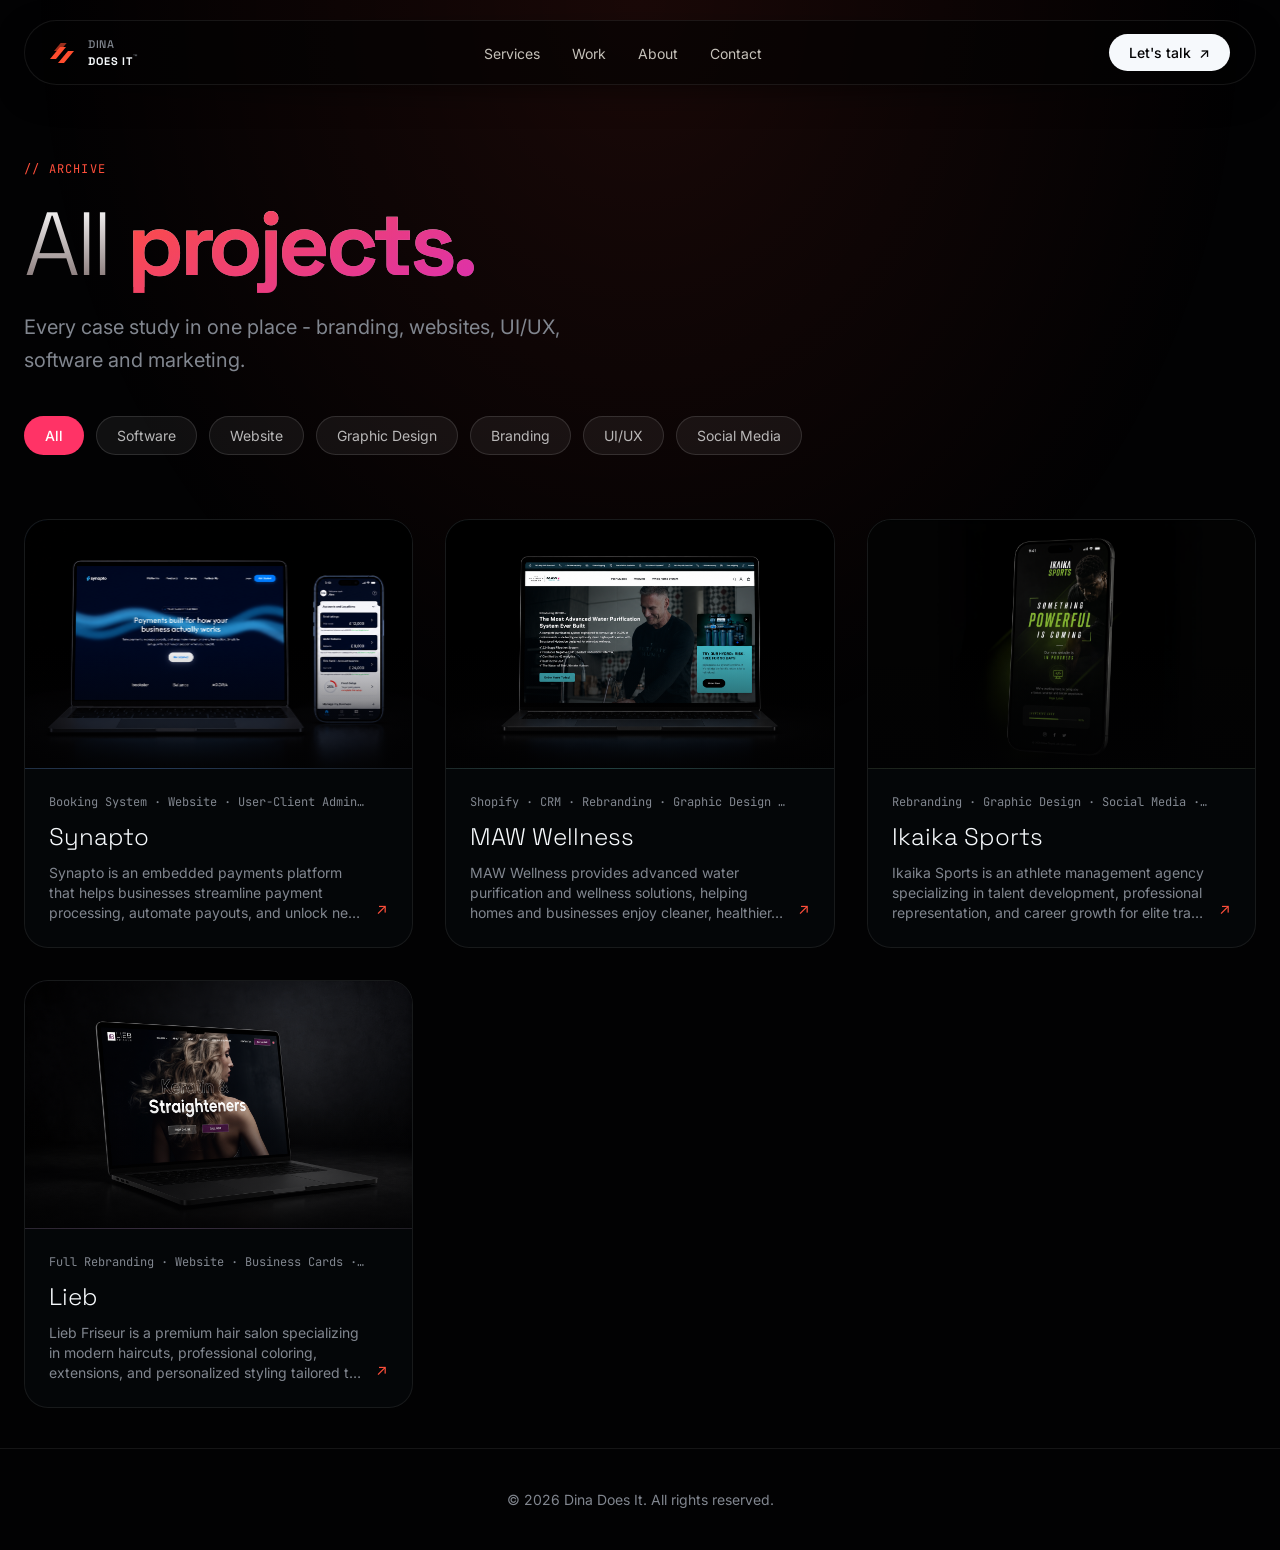
==== index.html @ b099c9cd "Initial commit" ====
<!DOCTYPE html>
<html lang="en">
<head>
<meta charset="UTF-8">
<meta name="viewport" content="width=device-width, initial-scale=1.0">
<title>All Projects — Dina Does It</title>
<link rel="preconnect" href="https://fonts.googleapis.com">
<link rel="preconnect" href="https://fonts.gstatic.com" crossorigin>
<link href="https://fonts.googleapis.com/css2?family=Space+Grotesk:wght@300;400;500;700&family=JetBrains+Mono:wght@400;500&family=Inter:wght@400;500&display=swap" rel="stylesheet">
<link rel="stylesheet" href="style.css">
</head>
<body>

  <div class="cursor-glow" id="cursorGlow" aria-hidden="true"></div>

  <!-- ===== HEADER ===== -->
  <header class="site-header">
    <nav class="nav-bar">
      <a href="#" class="logo">
        <span class="logo-mark" aria-hidden="true">
          <svg width="28" height="20" viewBox="0 0 28 20" fill="none" xmlns="http://www.w3.org/2000/svg">
            <path d="M0 16L10 4H16L6 16H0Z" fill="#FF4D2E"/>
            <path d="M8 20L18 8H24L14 20H8Z" fill="#FF4D2E"/>
            <path d="M4 8L14 -4H20L10 8H4Z" fill="#FF4D2E" opacity="0.6"/>
          </svg>
        </span>
        <span class="logo-text">DINA<br><strong>DOES IT</strong><sup>™</sup></span>
      </a>

      <ul class="nav-links">
        <li><a href="#">Services</a></li>
        <li><a href="#">Work</a></li>
        <li><a href="#">About</a></li>
        <li><a href="#">Contact</a></li>
      </ul>

      <a href="#" class="btn-cta">Let's talk <span class="arrow">↗</span></a>
    </nav>
  </header>

  <!-- ===== HERO / ARCHIVE ===== -->
  <main>
    <section class="hero">
      <p class="eyebrow">// ARCHIVE</p>
      <h1 class="hero-title">All <span class="grad">projects.</span></h1>
      <p class="hero-sub">Every case study in one place - branding, websites, UI/UX, software and marketing.</p>

      <!-- ===== FILTERS ===== -->
      <div class="filters" role="tablist" aria-label="Filter projects by category">
        <button class="filter-pill active" data-filter="all" role="tab" aria-selected="true">All</button>
        <button class="filter-pill" data-filter="software" role="tab" aria-selected="false">Software</button>
        <button class="filter-pill" data-filter="website" role="tab" aria-selected="false">Website</button>
        <button class="filter-pill" data-filter="graphic-design" role="tab" aria-selected="false">Graphic Design</button>
        <button class="filter-pill" data-filter="branding" role="tab" aria-selected="false">Branding</button>
        <button class="filter-pill" data-filter="ui-ux" role="tab" aria-selected="false">UI/UX</button>
        <button class="filter-pill" data-filter="social-media" role="tab" aria-selected="false">Social Media</button>
      </div>
    </section>

    <!-- ===== PROJECT GRID ===== -->
    <section class="grid" id="projectGrid">

      <a href="#" class="card" data-categories="website software ui-ux">
        <div class="card-media media-synapto">
          <img src="assets/synapto.png" alt="Synapto payments platform shown on laptop and phone" loading="lazy">
        </div>
        <div class="card-body">
          <div class="card-text">
            <p class="card-tags">Booking System &middot; Website &middot; User-Client Admin Panel</p>
            <h3 class="card-title">Synapto</h3>
            <p class="card-desc">Synapto is an embedded payments platform that helps businesses streamline payment processing, automate payouts, and unlock new revenue opportunities through modern financial technology.</p>
          </div>
          <span class="card-arrow" aria-hidden="true">↗</span>
        </div>
      </a>

      <a href="#" class="card" data-categories="website branding graphic-design social-media">
        <div class="card-media media-maw">
          <img src="assets/maw.png" alt="MAW Wellness water purification website on laptop" loading="lazy">
        </div>
        <div class="card-body">
          <div class="card-text">
            <p class="card-tags">Shopify &middot; CRM &middot; Rebranding &middot; Graphic Design &middot; Social Media</p>
            <h3 class="card-title">MAW Wellness</h3>
            <p class="card-desc">MAW Wellness provides advanced water purification and wellness solutions, helping homes and businesses enjoy cleaner, healthier, and better-tasting water.</p>
          </div>
          <span class="card-arrow" aria-hidden="true">↗</span>
        </div>
      </a>

      <a href="#" class="card" data-categories="branding graphic-design social-media ui-ux website">
        <div class="card-media media-ikaika">
          <img src="assets/ikaika.png" alt="Ikaika Sports coming soon page on phone" loading="lazy">
        </div>
        <div class="card-body">
          <div class="card-text">
            <p class="card-tags">Rebranding &middot; Graphic Design &middot; Social Media &middot; UI/UX &middot; Website in progress</p>
            <h3 class="card-title">Ikaika Sports</h3>
            <p class="card-desc">Ikaika Sports is an athlete management agency specializing in talent development, professional representation, and career growth for elite track and field athletes.</p>
          </div>
          <span class="card-arrow" aria-hidden="true">↗</span>
        </div>
      </a>

      <a href="#" class="card" data-categories="branding website software">
        <div class="card-media media-lieb">
          <img src="assets/lieb.png" alt="Lieb Friseur hair salon website on laptop" loading="lazy">
        </div>
        <div class="card-body">
          <div class="card-text">
            <p class="card-tags">Full Rebranding &middot; Website &middot; Business Cards &middot; Booking Software</p>
            <h3 class="card-title">Lieb</h3>
            <p class="card-desc">Lieb Friseur is a premium hair salon specializing in modern haircuts, professional coloring, extensions, and personalized styling tailored to every client.</p>
          </div>
          <span class="card-arrow" aria-hidden="true">↗</span>
        </div>
      </a>

    </section>

    <p class="empty-state" id="emptyState" hidden>No projects in this category yet.</p>
  </main>

  <!-- ===== FOOTER ===== -->
  <footer class="site-footer">
    <p>© 2026 Dina Does It. All rights reserved.</p>
  </footer>

  <script src="script.js"></script>
</body>
</html>
---- style.css ----
/* =========================================
   DINA DOES IT — All Projects
   Design tokens pulled directly from Figma
   (fileKey fUwHluanSUWOo6e3r3EQqe, node 143:279)
   ========================================= */

:root {
  /* Colors — exact Figma variable values */
  --cinder: #020203;         /* background */
  --bunker: #040608;         /* surface / cards */
  --white-lilac: #f6f9fc;    /* primary text */
  --oslo-gray: #81868f;      /* muted text */
  --cotton-seed: #c5c1b9;    /* nav links */
  --sunset-orange: #ff4f3b;  /* accent / ring */
  --accent-magenta: #db2fb2; /* gradient end */
  --tab-active: #ff3366;     /* active filter pill */
  --border: rgba(255, 255, 255, 0.08);

  --font-display: "Space Grotesk", "Segoe UI", sans-serif;
  --font-mono: "JetBrains Mono", "Courier New", monospace;
  --font-body: "Inter", "Segoe UI", sans-serif;

  --radius-card: 24px;
  --radius-pill: 100px;

  --ease-out: cubic-bezier(0.16, 1, 0.3, 1);
}

* {
  margin: 0;
  padding: 0;
  box-sizing: border-box;
}

html {
  scroll-behavior: smooth;
}

body {
  background: var(--cinder);
  color: var(--white-lilac);
  font-family: var(--font-body);
  line-height: 1.5;
  min-height: 100vh;
  overflow-x: hidden;
}

/* Ambient radial glow behind the hero, matches Figma's overlay SVG */
body::before {
  content: "";
  position: fixed;
  top: 0;
  left: 50%;
  width: 1440px;
  height: 900px;
  transform: translateX(-50%);
  background: radial-gradient(
    ellipse at top,
    rgba(255, 79, 59, 0.25) 0%,
    rgba(255, 79, 59, 0) 60%
  );
  opacity: 0.4;
  pointer-events: none;
  z-index: 0;
}

a {
  color: inherit;
  text-decoration: none;
}

/* ===================== CURSOR-FOLLOWING GLOW ===================== */

.cursor-glow {
  position: fixed;
  top: 0;
  left: 0;
  width: 40px;
  height: 40px;
  border-radius: 50%;
  background: radial-gradient(
    circle,
    rgba(255, 79, 59, 0.55) 0%,
    rgba(219, 47, 178, 0.35) 55%,
    transparent 80%
  );
  filter: blur(6px);
  mix-blend-mode: screen;
  pointer-events: none;
  transform: translate(-50%, -50%);
  opacity: 0;
  transition: opacity 0.4s ease;
  z-index: 20;
  will-change: transform;
}

.cursor-glow.is-active { opacity: 1; }

@media (hover: none), (pointer: coarse) { .cursor-glow { display: none; } }
@media (prefers-reduced-motion: reduce) { .cursor-glow { display: none; } }

button {
  font-family: inherit;
  cursor: pointer;
}

/* ===================== PAGE-LOAD MOTION ===================== */
/* Mirrors the Figma prototype's 1.75s staggered entrance */

@keyframes fadeUp {
  from { opacity: 0; transform: translateY(24px); }
  to   { opacity: 1; transform: translateY(0); }
}

@keyframes fadeDown {
  from { opacity: 0; transform: translateY(-15px); }
  to   { opacity: 1; transform: translateY(0); }
}

.site-header { animation: fadeDown 0.7s var(--ease-out) 0.1s both; }
.eyebrow     { animation: fadeUp 0.6s var(--ease-out) 0.15s both; }
.hero-title  { animation: fadeUp 0.7s var(--ease-out) 0.3s both; }
.hero-sub    { animation: fadeUp 0.6s var(--ease-out) 0.45s both; }

.filters .filter-pill { animation: fadeUp 0.5s var(--ease-out) both; }
.filters .filter-pill:nth-child(1) { animation-delay: 0.3s; }
.filters .filter-pill:nth-child(2) { animation-delay: 0.38s; }
.filters .filter-pill:nth-child(3) { animation-delay: 0.46s; }
.filters .filter-pill:nth-child(4) { animation-delay: 0.54s; }
.filters .filter-pill:nth-child(5) { animation-delay: 0.62s; }
.filters .filter-pill:nth-child(6) { animation-delay: 0.7s; }
.filters .filter-pill:nth-child(7) { animation-delay: 0.78s; }

.grid .card { animation: fadeUp 0.6s var(--ease-out) both; }
.grid .card:nth-child(1) { animation-delay: 0.5s; }
.grid .card:nth-child(2) { animation-delay: 0.62s; }
.grid .card:nth-child(3) { animation-delay: 0.74s; }
.grid .card:nth-child(4) { animation-delay: 0.86s; }

.site-footer { animation: fadeUp 0.6s var(--ease-out) 1.1s both; }

@media (prefers-reduced-motion: reduce) {
  * { animation: none !important; transition: none !important; }
}

/* ===================== HEADER ===================== */

.site-header {
  position: fixed;
  top: 0;
  left: 0;
  right: 0;
  z-index: 50;
  padding: 20px 320px;
}

@media (max-width: 1400px) {
  .site-header { padding: 20px 24px; }
}

.nav-bar {
  max-width: 1280px;
  margin: 0 auto;
  display: flex;
  align-items: center;
  justify-content: space-between;
  gap: 32px;
  padding: 13px 25px;
  background: rgba(2, 2, 3, 0.6);
  border: 1px solid var(--border);
  border-radius: var(--radius-pill);
  backdrop-filter: blur(12px);
  box-shadow: 0px 10px 40px -15px rgba(0, 0, 0, 0.8);
}

.logo {
  display: flex;
  align-items: center;
  gap: 10px;
}

.logo-mark {
  display: flex;
  align-items: center;
  flex-shrink: 0;
}

.logo-text {
  font-family: var(--font-display);
  font-size: 11px;
  font-weight: 500;
  letter-spacing: 0.06em;
  line-height: 1.35;
  color: var(--oslo-gray);
}

.logo-text strong {
  color: var(--white-lilac);
  font-weight: 700;
  letter-spacing: 0.08em;
}

.logo-text sup {
  font-size: 8px;
}

.nav-links {
  display: flex;
  align-items: center;
  gap: 32px;
  list-style: none;
}

.nav-links a {
  font-size: 14px;
  color: var(--cotton-seed);
  transition: color 0.2s ease;
}

.nav-links a:hover {
  color: var(--white-lilac);
}

.btn-cta {
  display: inline-flex;
  align-items: center;
  gap: 8px;
  background: var(--white-lilac);
  color: var(--cinder);
  font-size: 14px;
  font-weight: 500;
  padding: 8px 20px;
  border-radius: var(--radius-pill);
  white-space: nowrap;
  transition: transform 0.2s ease;
}

.btn-cta:hover {
  transform: translateY(-1px);
}

.btn-cta .arrow {
  font-size: 14px;
  transition: transform 0.2s ease;
}

.btn-cta:hover .arrow {
  transform: translate(2px, -2px);
}

/* ===================== HERO ===================== */

main {
  padding-top: 160px;
}

.hero {
  position: relative;
  z-index: 2;
  max-width: 1280px;
  margin: 0 auto;
  padding: 0 24px;
}

.eyebrow {
  font-family: var(--font-mono);
  font-size: 12px;
  letter-spacing: 1.2px;
  color: var(--sunset-orange);
  margin-bottom: 24px;
  text-transform: uppercase;
}

.hero-title {
  font-family: var(--font-display);
  font-size: clamp(48px, 7vw, 96px);
  font-weight: 300;
  line-height: 0.95;
  letter-spacing: -0.05em;
  background: linear-gradient(180deg, #ffffff 0%, #7d6d6d 100%);
  -webkit-background-clip: text;
  background-clip: text;
  color: transparent;
  margin-bottom: 24px;
}

.hero-title .grad {
  font-weight: 700;
  background: linear-gradient(150deg, var(--sunset-orange) 0%, var(--accent-magenta) 100%);
  -webkit-background-clip: text;
  background-clip: text;
  color: transparent;
}

.hero-sub {
  font-size: 20px;
  line-height: 1.625;
  color: var(--oslo-gray);
  max-width: 560px;
  margin-bottom: 40px;
}

/* ===================== FILTERS ===================== */

.filters {
  display: flex;
  flex-wrap: wrap;
  gap: 12px;
  margin-bottom: 64px;
}

.filter-pill {
  background: rgba(255, 255, 255, 0.06);
  border: 1px solid rgba(255, 255, 255, 0.12);
  color: rgba(255, 255, 255, 0.7);
  font-family: var(--font-body);
  font-size: 14px;
  font-weight: 400;
  padding: 10px 20px;
  border-radius: var(--radius-pill);
  transition: all 0.2s ease;
}

.filter-pill:hover {
  color: var(--white-lilac);
  border-color: rgba(255, 255, 255, 0.3);
}

.filter-pill.active {
  background: var(--tab-active);
  border-color: transparent;
  color: #fff;
  font-weight: 500;
}

.filter-pill:focus-visible,
.btn-cta:focus-visible,
.nav-links a:focus-visible {
  outline: 2px solid var(--sunset-orange);
  outline-offset: 3px;
}

/* ===================== GRID / CARDS ===================== */

.grid {
  position: relative;
  z-index: 2;
  max-width: 1280px;
  margin: 0 auto;
  padding: 0 24px 40px;
  display: grid;
  grid-template-columns: repeat(3, 1fr);
  gap: 32px;
  align-items: start;
}

.empty-state {
  text-align: center;
  color: var(--oslo-gray);
  font-family: var(--font-mono);
  font-size: 14px;
  padding: 40px 0 100px;
}

.card {
  display: block;
  background: var(--bunker);
  border: 1px solid var(--border);
  border-radius: var(--radius-card);
  overflow: hidden;
  transition: transform 0.35s ease, border-color 0.35s ease;
}

.card:hover {
  transform: translateY(-4px);
  border-color: rgba(255, 255, 255, 0.18);
}

.card.is-hidden {
  display: none;
}

.card-media {
  position: relative;
  aspect-ratio: 405 / 260;
  display: flex;
  align-items: center;
  justify-content: center;
  overflow: hidden;
  border-bottom: 1px solid var(--border);
}

.card-media img {
  position: absolute;
  inset: 0;
  width: 100%;
  height: 100%;
  object-fit: cover;
  object-position: center;
  transition: transform 0.5s ease;
}

.card:hover .card-media img {
  transform: scale(1.04);
}

.card-media::after {
  content: "";
  position: absolute;
  inset: 0;
  background: linear-gradient(180deg, transparent 50%, rgba(2, 2, 3, 0.9) 100%);
  pointer-events: none;
  z-index: 1;
}

.card-body {
  display: flex;
  align-items: flex-end;
  gap: 12px;
  padding: 24px;
}

.card-text {
  flex: 1;
  min-width: 0;
}

.card-tags {
  font-family: var(--font-mono);
  font-size: 12px;
  color: var(--oslo-gray);
  white-space: nowrap;
  overflow: hidden;
  text-overflow: ellipsis;
  margin-bottom: 8px;
}

.card-title {
  font-family: var(--font-display);
  font-size: 24px;
  font-weight: 300;
  margin-bottom: 8px;
  color: var(--white-lilac);
}

.card-desc {
  font-size: 14px;
  line-height: 20px;
  color: var(--oslo-gray);
  display: -webkit-box;
  -webkit-line-clamp: 3;
  -webkit-box-orient: vertical;
  overflow: hidden;
}

.card-arrow {
  flex-shrink: 0;
  color: var(--sunset-orange);
  font-size: 15px;
  transform: translateY(-2px);
}

/* ---- media backgrounds (placeholders — swap for real Figma exports) ---- */
/* See index.html comments for exact asset paths to drop in */

.media-synapto {
  background: radial-gradient(circle at 30% 30%, #16345c 0%, #0a1626 55%, #060608 100%);
}

.media-maw {
  background: radial-gradient(circle at 40% 20%, #103a3a 0%, #0a1616 55%, #060808 100%);
}

.media-ikaika {
  background: radial-gradient(circle at 50% 15%, #16240f 0%, #0a120a 55%, #060806 100%);
}

.media-lieb {
  background: radial-gradient(circle at 35% 15%, #2a1c30 0%, #14101a 55%, #08070a 100%);
}

/* ===================== FOOTER ===================== */

.site-footer {
  position: relative;
  z-index: 2;
  border-top: 1px solid var(--border);
  padding: 40px 24px;
  text-align: center;
}

.site-footer p {
  font-size: 14px;
  color: var(--oslo-gray);
}

/* ===================== RESPONSIVE ===================== */

@media (max-width: 980px) {
  .grid {
    grid-template-columns: repeat(2, 1fr);
  }
}

@media (max-width: 720px) {
  .site-header {
    padding: 16px;
  }

  .nav-links {
    display: none;
  }

  .nav-bar {
    padding: 10px 16px;
  }

  main {
    padding-top: 100px;
  }

  .grid {
    grid-template-columns: 1fr;
    padding: 0 20px 20px;
  }

  .hero {
    padding: 0 20px;
  }

  .site-footer {
    padding: 24px 20px;
  }
}
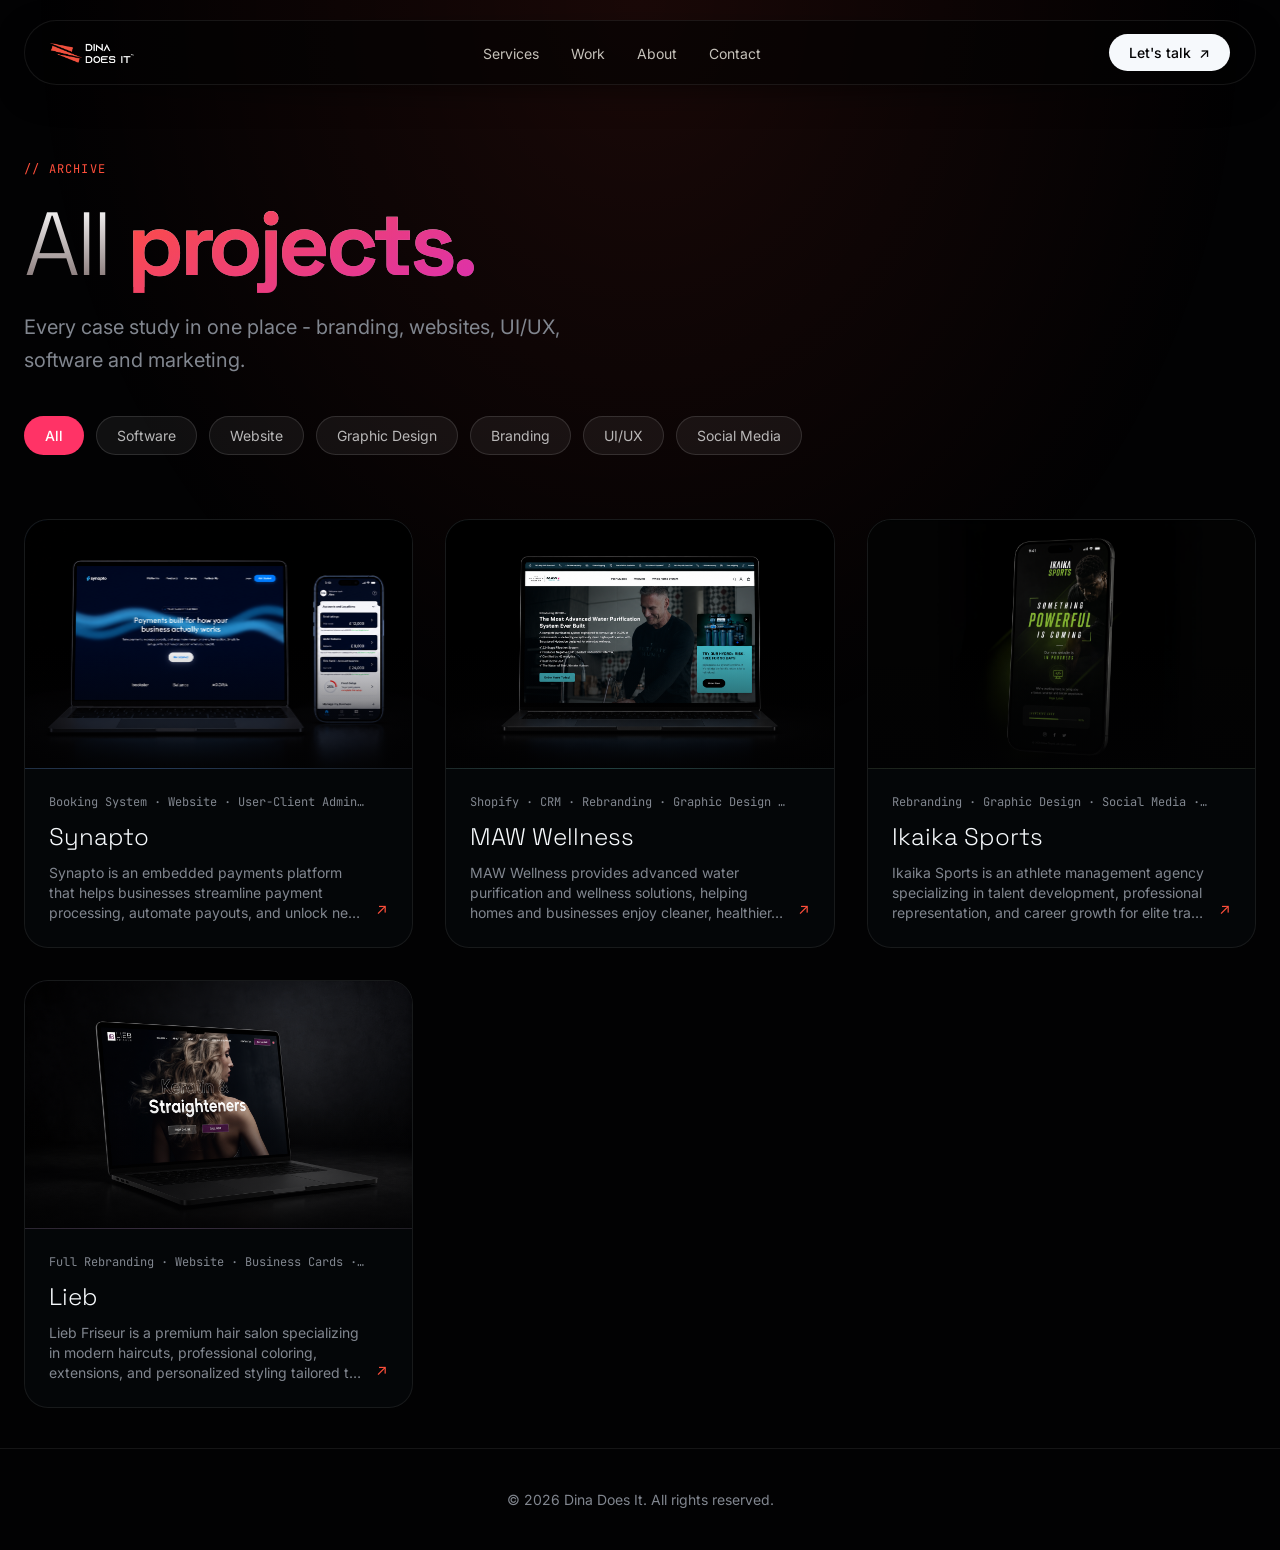
==== commit bae76a18: "Add new logo" ====
--- a/index.html
+++ b/index.html
@@ -16,15 +16,10 @@
   <!-- ===== HEADER ===== -->
   <header class="site-header">
     <nav class="nav-bar">
-      <a href="#" class="logo">
+      <a href="home.html" class="logo">
         <span class="logo-mark" aria-hidden="true">
-          <svg width="28" height="20" viewBox="0 0 28 20" fill="none" xmlns="http://www.w3.org/2000/svg">
-            <path d="M0 16L10 4H16L6 16H0Z" fill="#FF4D2E"/>
-            <path d="M8 20L18 8H24L14 20H8Z" fill="#FF4D2E"/>
-            <path d="M4 8L14 -4H20L10 8H4Z" fill="#FF4D2E" opacity="0.6"/>
-          </svg>
+          <img src="assets/logo-mark.png" alt="" class="logo-mark-img">
         </span>
-        <span class="logo-text">DINA<br><strong>DOES IT</strong><sup>™</sup></span>
       </a>
 
       <ul class="nav-links">
--- a/style.css
+++ b/style.css
@@ -185,6 +185,12 @@
   flex-shrink: 0;
 }
 
+.logo-mark-img {
+  height: 20px;
+  width: auto;
+  display: block;
+}
+
 .logo-text {
   font-family: var(--font-display);
   font-size: 11px;
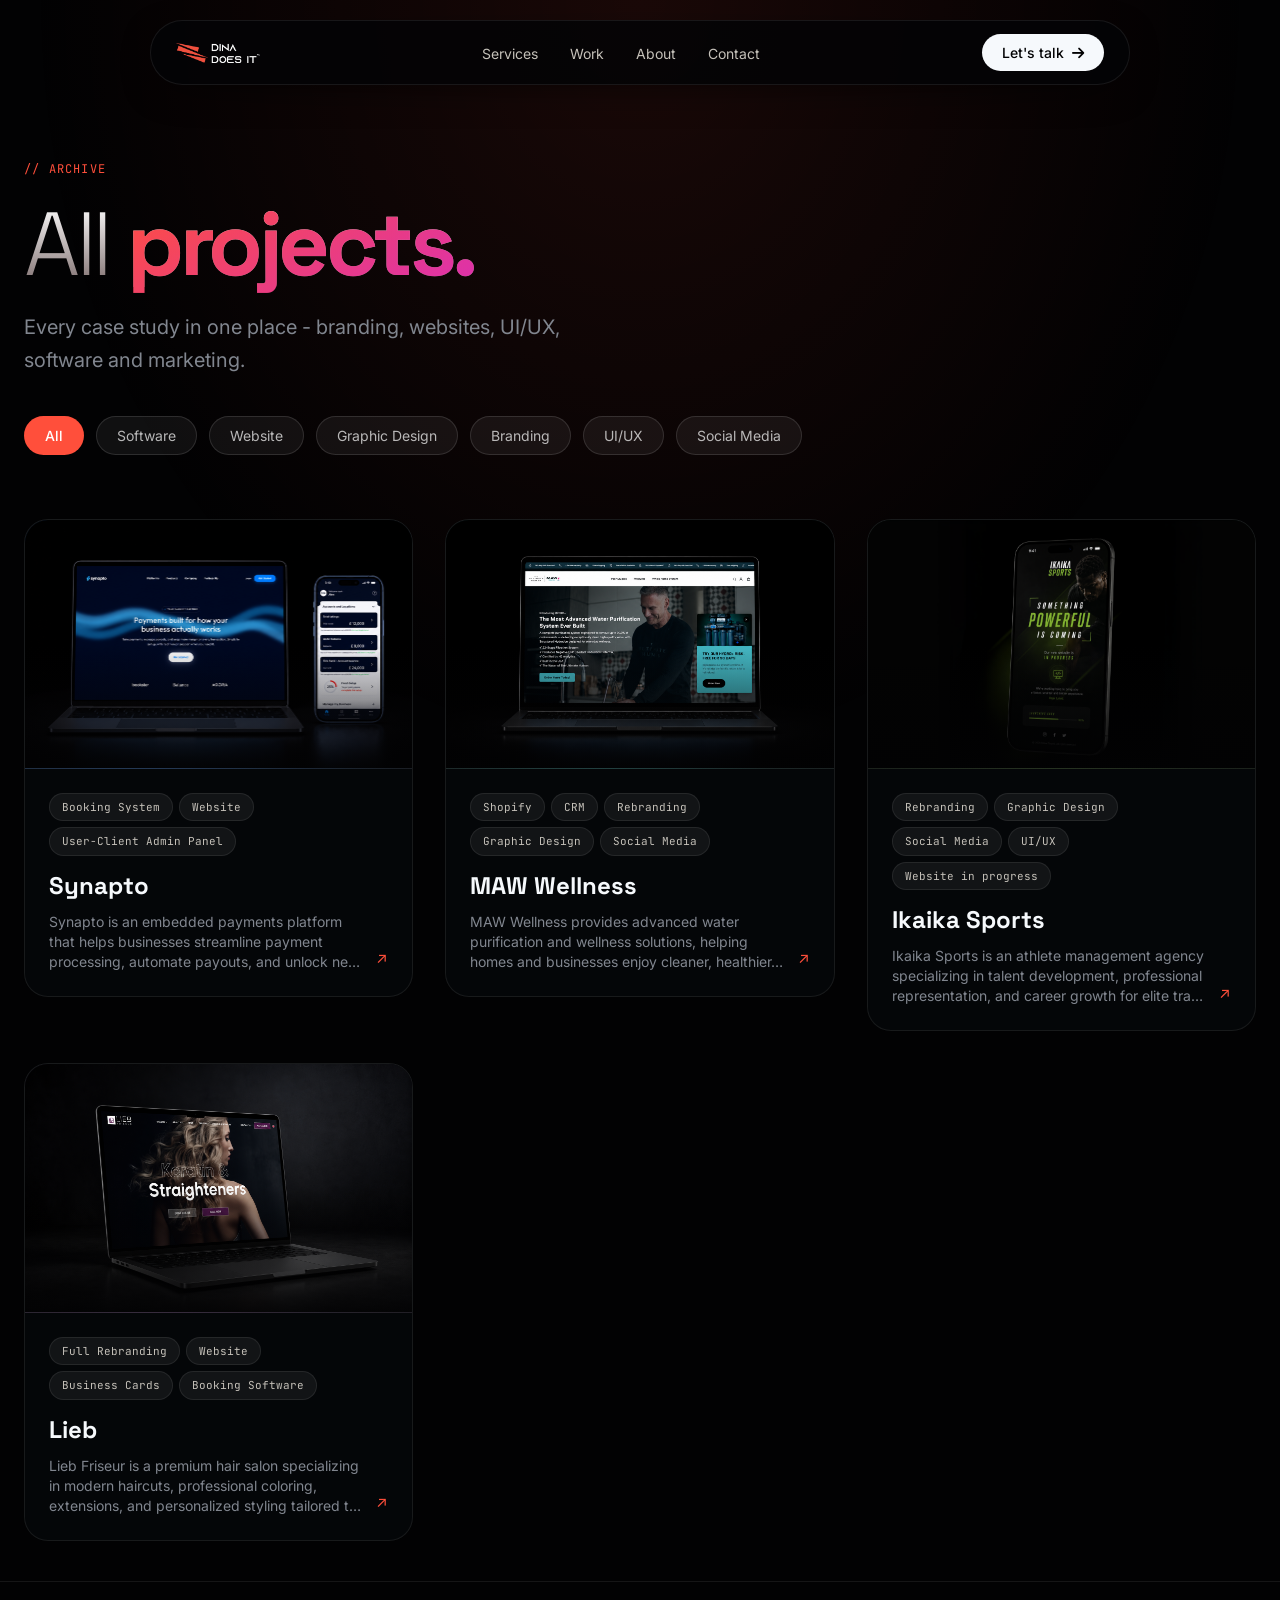
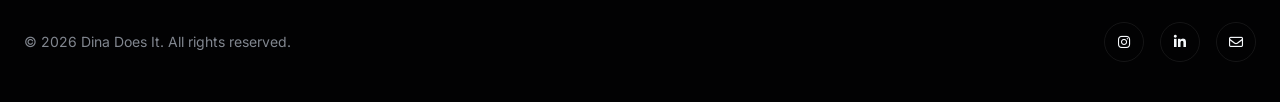
==== commit b03fb4c8: "V2.0" ====
--- a/index.html
+++ b/index.html
@@ -7,6 +7,7 @@
 <link rel="preconnect" href="https://fonts.googleapis.com">
 <link rel="preconnect" href="https://fonts.gstatic.com" crossorigin>
 <link href="https://fonts.googleapis.com/css2?family=Space+Grotesk:wght@300;400;500;700&family=JetBrains+Mono:wght@400;500&family=Inter:wght@400;500&display=swap" rel="stylesheet">
+<link rel="stylesheet" href="https://cdnjs.cloudflare.com/ajax/libs/font-awesome/6.5.1/css/all.min.css">
 <link rel="stylesheet" href="style.css">
 </head>
 <body>
@@ -23,15 +24,45 @@
       </a>
 
       <ul class="nav-links">
-        <li><a href="#">Services</a></li>
-        <li><a href="#">Work</a></li>
-        <li><a href="#">About</a></li>
-        <li><a href="#">Contact</a></li>
+        <li><a href="home.html#services">Services</a></li>
+        <li><a href="index.html">Work</a></li>
+        <li><a href="home.html#about">About</a></li>
+        <li><a href="home.html#contact">Contact</a></li>
       </ul>
 
-      <a href="#" class="btn-cta">Let's talk <span class="arrow">↗</span></a>
+      <a href="home.html#contact" class="btn-cta">Let's talk <i class="fa-solid fa-arrow-right icon-arrow"></i></a>
+
+      <button class="nav-toggle" id="navToggle" aria-label="Open menu" aria-expanded="false">
+        <i class="fa-solid fa-bars"></i>
+      </button>
     </nav>
   </header>
+
+  <div class="mobile-menu" id="mobileMenu">
+    <div class="mobile-menu-header">
+      <a href="home.html" class="logo">
+        <span class="logo-mark" aria-hidden="true">
+          <img src="assets/logo-mark.png" alt="" class="logo-mark-img">
+        </span>
+      </a>
+      <button class="mobile-menu-close" id="mobileMenuClose" aria-label="Close menu">
+        <i class="fa-solid fa-xmark"></i>
+      </button>
+    </div>
+
+    <nav class="mobile-menu-links">
+      <a href="home.html#services"><span class="mm-num">01</span>Services</a>
+      <a href="index.html"><span class="mm-num">02</span>Work</a>
+      <a href="home.html#about"><span class="mm-num">03</span>About</a>
+      <a href="home.html#contact"><span class="mm-num">04</span>Contact</a>
+    </nav>
+
+    <div class="mobile-menu-footer">
+      <p class="mm-label">Working Globally</p>
+      <p class="mm-email">info@dinadoesit.com</p>
+      <a href="home.html#contact" class="btn-cta mm-cta">Let's talk <i class="fa-solid fa-arrow-right icon-arrow"></i></a>
+    </div>
+  </div>
 
   <!-- ===== HERO / ARCHIVE ===== -->
   <main>
@@ -61,7 +92,7 @@
         </div>
         <div class="card-body">
           <div class="card-text">
-            <p class="card-tags">Booking System &middot; Website &middot; User-Client Admin Panel</p>
+            <div class="card-tags"><span class="tag-chip">Booking System</span><span class="tag-chip">Website</span><span class="tag-chip">User-Client Admin Panel</span></div>
             <h3 class="card-title">Synapto</h3>
             <p class="card-desc">Synapto is an embedded payments platform that helps businesses streamline payment processing, automate payouts, and unlock new revenue opportunities through modern financial technology.</p>
           </div>
@@ -75,7 +106,7 @@
         </div>
         <div class="card-body">
           <div class="card-text">
-            <p class="card-tags">Shopify &middot; CRM &middot; Rebranding &middot; Graphic Design &middot; Social Media</p>
+            <div class="card-tags"><span class="tag-chip">Shopify</span><span class="tag-chip">CRM</span><span class="tag-chip">Rebranding</span><span class="tag-chip">Graphic Design</span><span class="tag-chip">Social Media</span></div>
             <h3 class="card-title">MAW Wellness</h3>
             <p class="card-desc">MAW Wellness provides advanced water purification and wellness solutions, helping homes and businesses enjoy cleaner, healthier, and better-tasting water.</p>
           </div>
@@ -89,7 +120,7 @@
         </div>
         <div class="card-body">
           <div class="card-text">
-            <p class="card-tags">Rebranding &middot; Graphic Design &middot; Social Media &middot; UI/UX &middot; Website in progress</p>
+            <div class="card-tags"><span class="tag-chip">Rebranding</span><span class="tag-chip">Graphic Design</span><span class="tag-chip">Social Media</span><span class="tag-chip">UI/UX</span><span class="tag-chip">Website in progress</span></div>
             <h3 class="card-title">Ikaika Sports</h3>
             <p class="card-desc">Ikaika Sports is an athlete management agency specializing in talent development, professional representation, and career growth for elite track and field athletes.</p>
           </div>
@@ -103,7 +134,7 @@
         </div>
         <div class="card-body">
           <div class="card-text">
-            <p class="card-tags">Full Rebranding &middot; Website &middot; Business Cards &middot; Booking Software</p>
+            <div class="card-tags"><span class="tag-chip">Full Rebranding</span><span class="tag-chip">Website</span><span class="tag-chip">Business Cards</span><span class="tag-chip">Booking Software</span></div>
             <h3 class="card-title">Lieb</h3>
             <p class="card-desc">Lieb Friseur is a premium hair salon specializing in modern haircuts, professional coloring, extensions, and personalized styling tailored to every client.</p>
           </div>
@@ -119,6 +150,11 @@
   <!-- ===== FOOTER ===== -->
   <footer class="site-footer">
     <p>© 2026 Dina Does It. All rights reserved.</p>
+    <div class="social-links">
+      <a href="#" aria-label="Instagram"><i class="fa-brands fa-instagram"></i></a>
+      <a href="#" aria-label="LinkedIn"><i class="fa-brands fa-linkedin-in"></i></a>
+      <a href="#" aria-label="Email"><i class="fa-regular fa-envelope"></i></a>
+    </div>
   </footer>
 
   <script src="script.js"></script>
--- a/style.css
+++ b/style.css
@@ -13,7 +13,7 @@
   --cotton-seed: #c5c1b9;    /* nav links */
   --sunset-orange: #ff4f3b;  /* accent / ring */
   --accent-magenta: #db2fb2; /* gradient end */
-  --tab-active: #ff3366;     /* active filter pill */
+  --tab-active: #ff4f3b;     /* active filter pill */
   --border: rgba(255, 255, 255, 0.08);
 
   --font-display: "Space Grotesk", "Segoe UI", sans-serif;
@@ -34,6 +34,8 @@
 
 html {
   scroll-behavior: smooth;
+  overflow-x: hidden;
+  max-width: 100%;
 }
 
 body {
@@ -159,17 +161,17 @@
 }
 
 .nav-bar {
-  max-width: 1280px;
+  max-width: 980px;
   margin: 0 auto;
   display: flex;
   align-items: center;
   justify-content: space-between;
   gap: 32px;
   padding: 13px 25px;
-  background: rgba(2, 2, 3, 0.6);
+  background: rgba(4, 4, 6, 0.88);
   border: 1px solid var(--border);
   border-radius: var(--radius-pill);
-  backdrop-filter: blur(12px);
+  backdrop-filter: blur(6px);
   box-shadow: 0px 10px 40px -15px rgba(0, 0, 0, 0.8);
 }
 
@@ -189,6 +191,131 @@
   height: 20px;
   width: auto;
   display: block;
+}
+
+/* ===================== MOBILE NAV ===================== */
+
+.nav-toggle {
+  display: none;
+  align-items: center;
+  justify-content: center;
+  width: 36px;
+  height: 36px;
+  background: transparent;
+  border: none;
+  color: var(--white-lilac);
+  font-size: 18px;
+  flex-shrink: 0;
+}
+
+.mobile-menu {
+  position: fixed;
+  inset: 0;
+  z-index: 100;
+  display: flex;
+  flex-direction: column;
+  overflow: hidden;
+  background: var(--cinder);
+  padding: 20px 24px 32px;
+  opacity: 0;
+  visibility: hidden;
+  transform: translateY(-8px);
+  transition: opacity 0.3s ease, transform 0.3s ease, visibility 0.3s;
+}
+
+.mobile-menu::before {
+  content: "";
+  position: absolute;
+  top: 0;
+  left: 50%;
+  width: 600px;
+  height: 500px;
+  transform: translateX(-50%);
+  background: radial-gradient(ellipse at top, rgba(255, 79, 59, 0.22) 0%, rgba(255, 79, 59, 0) 60%);
+  pointer-events: none;
+  z-index: -1;
+}
+
+.mobile-menu.is-open {
+  opacity: 1;
+  visibility: visible;
+  transform: translateY(0);
+}
+
+.mobile-menu-header {
+  display: flex;
+  align-items: center;
+  justify-content: space-between;
+  flex-shrink: 0;
+}
+
+.mobile-menu-close {
+  display: flex;
+  align-items: center;
+  justify-content: center;
+  width: 40px;
+  height: 40px;
+  border-radius: 50%;
+  background: rgba(255, 255, 255, 0.06);
+  border: 1px solid var(--border);
+  color: var(--white-lilac);
+  font-size: 16px;
+}
+
+.mobile-menu-links {
+  display: flex;
+  flex-direction: column;
+  margin-top: 56px;
+}
+
+.mobile-menu-links a {
+  display: flex;
+  align-items: center;
+  gap: 14px;
+  padding: 20px 0;
+  font-family: var(--font-display);
+  font-weight: 700;
+  font-size: 30px;
+  color: var(--cotton-seed);
+  transition: color 0.2s ease;
+}
+
+.mobile-menu-links a:hover,
+.mobile-menu-links a:focus-visible {
+  color: var(--white-lilac);
+}
+
+.mm-num {
+  font-family: var(--font-mono);
+  font-weight: 400;
+  font-size: 12px;
+  color: var(--oslo-gray);
+}
+
+.mobile-menu-footer {
+  margin-top: auto;
+  padding-top: 24px;
+  border-top: 1px solid var(--border);
+}
+
+.mm-label {
+  font-size: 13px;
+  color: var(--oslo-gray);
+  margin-bottom: 4px;
+}
+
+.mm-email {
+  font-family: var(--font-display);
+  font-weight: 500;
+  font-size: 16px;
+  color: var(--white-lilac);
+  margin-bottom: 24px;
+}
+
+.mm-cta {
+  width: 100%;
+  justify-content: center;
+  padding: 16px 20px;
 }
 
 .logo-text {
@@ -432,19 +559,27 @@
 }
 
 .card-tags {
+  display: flex;
+  flex-wrap: wrap;
+  gap: 6px;
+  margin-bottom: 12px;
+}
+
+.tag-chip {
   font-family: var(--font-mono);
-  font-size: 12px;
-  color: var(--oslo-gray);
+  font-size: 11px;
+  color: var(--cotton-seed);
+  background: rgba(255, 255, 255, 0.06);
+  border: 1px solid var(--border);
+  border-radius: var(--radius-pill);
+  padding: 5px 12px;
   white-space: nowrap;
-  overflow: hidden;
-  text-overflow: ellipsis;
-  margin-bottom: 8px;
 }
 
 .card-title {
   font-family: var(--font-display);
   font-size: 24px;
-  font-weight: 300;
+  font-weight: 700;
   margin-bottom: 8px;
   color: var(--white-lilac);
 }
@@ -492,7 +627,11 @@
   z-index: 2;
   border-top: 1px solid var(--border);
   padding: 40px 24px;
-  text-align: center;
+  display: flex;
+  justify-content: space-between;
+  align-items: center;
+  gap: 16px;
+  flex-wrap: wrap;
 }
 
 .site-footer p {
@@ -500,6 +639,22 @@
   color: var(--oslo-gray);
 }
 
+.social-links { display: flex; gap: 16px; }
+
+.social-links a {
+  display: flex;
+  align-items: center;
+  justify-content: center;
+  width: 40px; height: 40px;
+  border-radius: 50%;
+  border: 1px solid var(--border);
+  font-size: 14px;
+  color: var(--white-lilac);
+  transition: border-color 0.2s ease;
+}
+
+.social-links a:hover { border-color: rgba(255, 255, 255, 0.3); }
+
 /* ===================== RESPONSIVE ===================== */
 
 @media (max-width: 980px) {
@@ -517,6 +672,14 @@
     display: none;
   }
 
+  .nav-bar .btn-cta {
+    display: none;
+  }
+
+  .nav-toggle {
+    display: flex;
+  }
+
   .nav-bar {
     padding: 10px 16px;
   }
@@ -536,5 +699,7 @@
 
   .site-footer {
     padding: 24px 20px;
+    flex-direction: column;
+    text-align: center;
   }
 }
